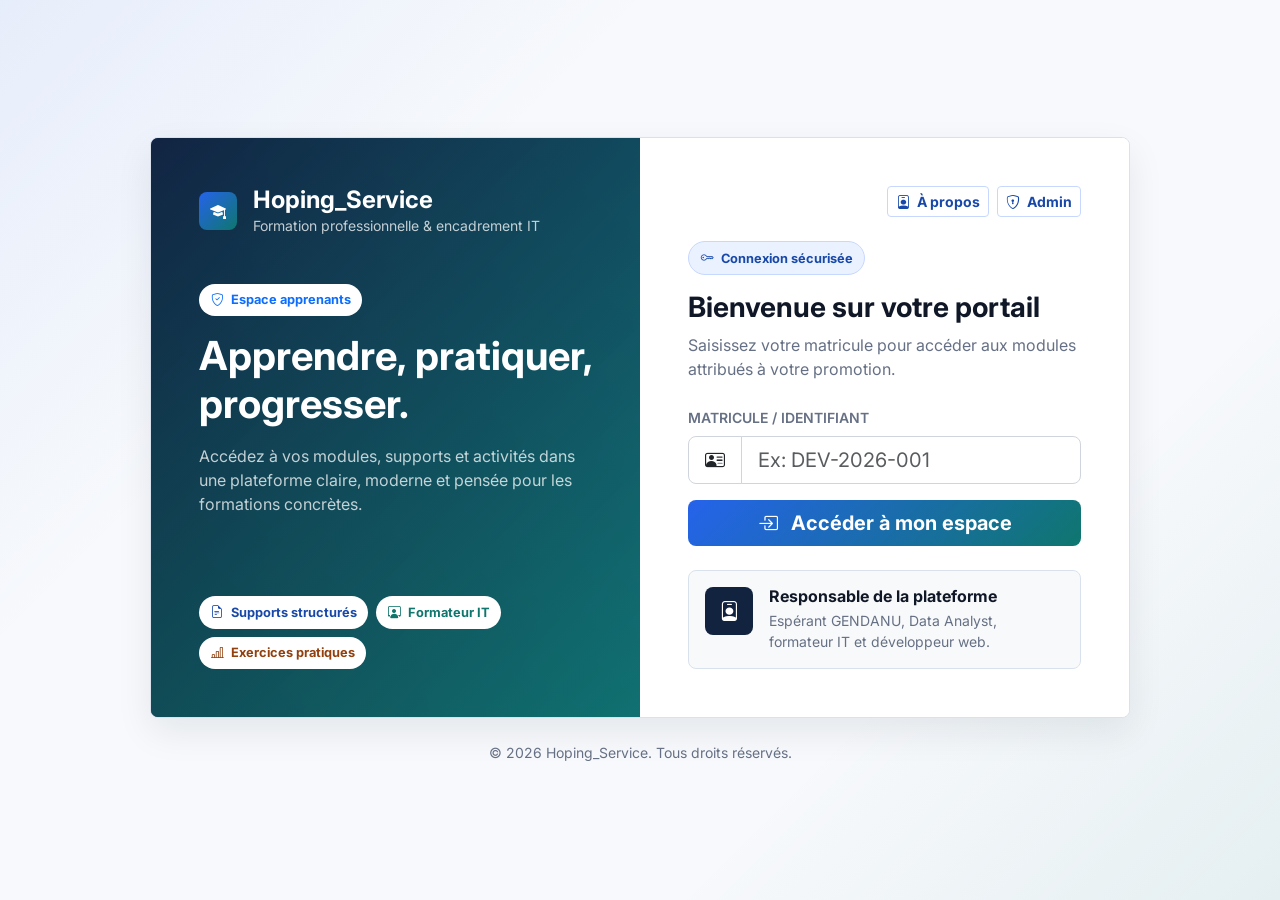
==== index.html @ 19843feb "premier deploiement hoping Service" ====
<!DOCTYPE html>
<html lang="fr">
<head>
    <meta charset="UTF-8">
    <meta name="viewport" content="width=device-width, initial-scale=1.0">
    <meta name="description" content="Hoping_Service, plateforme de formation professionnelle en informatique, bureautique, analyse de données et développement web.">
    <title>Hoping_Service | Plateforme de formation</title>
    <link href="https://cdn.jsdelivr.net/npm/bootstrap@5.3.2/dist/css/bootstrap.min.css" rel="stylesheet">
    <link rel="stylesheet" href="https://cdn.jsdelivr.net/npm/bootstrap-icons@1.11.1/font/bootstrap-icons.css">
    <link rel="stylesheet" href="assets/css/style.css">
</head>
<body>
    <main class="site-shell d-flex align-items-center py-4 py-lg-5">
        <div class="container">
            <div class="login-card mx-auto">
                <div class="row g-0">
                    <section class="col-lg-6 login-visual p-4 p-md-5 d-flex flex-column justify-content-between">
                        <div>
                            <div class="d-flex align-items-center gap-3 mb-5">
                                <span class="brand-mark"><i class="bi bi-mortarboard-fill"></i></span>
                                <div>
                                    <h1 class="h4 fw-bold mb-0">Hoping_Service</h1>
                                    <p class="mb-0 opacity-75 small">Formation professionnelle & encadrement IT</p>
                                </div>
                            </div>

                            <span class="section-kicker bg-white text-primary border-0 mb-3">
                                <i class="bi bi-shield-check"></i> Espace apprenants
                            </span>
                            <h2 class="display-6 fw-bold mb-3">Apprendre, pratiquer, progresser.</h2>
                            <p class="mb-4 opacity-75">
                                Accédez à vos modules, supports et activités dans une plateforme claire, moderne et pensée pour les formations concrètes.
                            </p>
                        </div>

                        <div class="d-flex flex-wrap gap-2">
                            <span class="feature-pill bg-white border-0"><i class="bi bi-file-earmark-text"></i> Supports structurés</span>
                            <span class="feature-pill bg-white border-0 teal"><i class="bi bi-person-workspace"></i> Formateur IT</span>
                            <span class="feature-pill bg-white border-0 amber"><i class="bi bi-bar-chart-line"></i> Exercices pratiques</span>
                        </div>
                    </section>

                    <section class="col-lg-6 p-4 p-md-5 bg-white">
                        <div class="d-flex justify-content-end gap-2 mb-4">
                            <a href="a-propos.html" class="btn btn-outline-brand btn-sm">
                                <i class="bi bi-person-badge me-1"></i> À propos
                            </a>
                            <a href="admin.html" class="btn btn-outline-brand btn-sm">
                                <i class="bi bi-shield-lock me-1"></i> Admin
                            </a>
                        </div>

                        <div class="mb-4">
                            <span class="section-kicker teal mb-3"><i class="bi bi-key"></i> Connexion sécurisée</span>
                            <h2 class="h3 fw-bold mb-2">Bienvenue sur votre portail</h2>
                            <p class="text-muted mb-0">Saisissez votre matricule pour accéder aux modules attribués à votre promotion.</p>
                        </div>

                        <form id="loginForm" novalidate>
                            <div class="mb-3">
                                <label for="studentId" class="form-label fw-semibold small text-uppercase text-muted">Matricule / identifiant</label>
                                <div class="input-group input-group-lg">
                                    <span class="input-group-text bg-white"><i class="bi bi-person-vcard"></i></span>
                                    <input type="text" class="form-control" id="studentId" placeholder="Ex: DEV-2026-001" autocomplete="username" required>
                                </div>
                            </div>

                            <div id="errorMessage" class="alert alert-danger small d-none py-2" role="alert"></div>

                            <button type="submit" class="btn btn-brand btn-lg w-100">
                                <i class="bi bi-box-arrow-in-right me-2"></i> Accéder à mon espace
                            </button>
                        </form>

                        <div class="platform-card shadow-none bg-light p-3 mt-4">
                            <div class="d-flex gap-3">
                                <span class="icon-box icon-navy flex-shrink-0"><i class="bi bi-person-badge"></i></span>
                                <div>
                                    <h3 class="h6 fw-bold mb-1">Responsable de la plateforme</h3>
                                    <p class="text-muted small mb-0">Espérant GENDANU, Data Analyst, formateur IT et développeur web.</p>
                                </div>
                            </div>
                        </div>
                    </section>
                </div>
            </div>

            <p class="text-center text-muted small mt-4 mb-0">&copy; 2026 Hoping_Service. Tous droits réservés.</p>
        </div>
    </main>

    <script src="assets/js/auth.js"></script>
</body>
</html>
---- assets/css/style.css ----
@import url("https://fonts.googleapis.com/css2?family=Inter:wght@400;500;600;700;800&display=swap");

:root {
    --ink: #101828;
    --muted: #667085;
    --line: #d9e2ec;
    --surface: #ffffff;
    --soft: #f6f8fb;
    --navy: #11233f;
    --blue: #2563eb;
    --teal: #0f766e;
    --green: #15803d;
    --amber: #b45309;
    --danger: #b42318;
}

* {
    box-sizing: border-box;
}

html {
    scroll-behavior: smooth;
}

body {
    min-height: 100vh;
    margin: 0;
    font-family: "Inter", system-ui, -apple-system, BlinkMacSystemFont, "Segoe UI", sans-serif;
    color: var(--ink);
    background:
        linear-gradient(135deg, rgba(37, 99, 235, 0.08), transparent 30%),
        linear-gradient(315deg, rgba(15, 118, 110, 0.08), transparent 28%),
        #f7f9fc;
}

a {
    text-decoration: none;
}

.site-shell {
    min-height: 100vh;
}

.navbar-custom {
    background: rgba(17, 35, 63, 0.98);
    border-bottom: 1px solid rgba(255, 255, 255, 0.08);
}

.navbar-brand .brand-mark,
.brand-mark {
    width: 38px;
    height: 38px;
    border-radius: 8px;
    display: inline-flex;
    align-items: center;
    justify-content: center;
    color: #ffffff;
    background: linear-gradient(135deg, var(--blue), var(--teal));
}

.nav-link-soft {
    color: rgba(255, 255, 255, 0.78);
    font-weight: 600;
}

.nav-link-soft:hover,
.nav-link-soft:focus {
    color: #ffffff;
}

.platform-card,
.module-card,
.resource-card,
.profile-panel,
.menu-card,
.hero-card,
.login-card {
    border: 1px solid var(--line);
    border-radius: 8px;
    background: var(--surface);
    box-shadow: 0 14px 36px rgba(16, 24, 40, 0.08);
}

.hero-card {
    overflow: hidden;
}

.login-card {
    max-width: 980px;
    overflow: hidden;
}

.login-visual,
.about-visual {
    min-height: 100%;
    color: #ffffff;
    background:
        linear-gradient(135deg, rgba(17, 35, 63, 0.96), rgba(15, 118, 110, 0.9)),
        linear-gradient(45deg, var(--navy), var(--blue));
}

.section-kicker,
.stat-badge,
.feature-pill {
    display: inline-flex;
    align-items: center;
    gap: 0.45rem;
    width: fit-content;
    border-radius: 999px;
    padding: 0.42rem 0.72rem;
    font-size: 0.8rem;
    font-weight: 700;
    color: #1849a9;
    background: #eaf1ff;
    border: 1px solid #c7d7fe;
}

.stat-badge.teal,
.feature-pill.teal {
    color: #0f766e;
    background: #e6f7f5;
    border-color: #b8e7e1;
}

.stat-badge.green,
.feature-pill.green {
    color: #15803d;
    background: #eaf7ee;
    border-color: #bfe7ca;
}

.stat-badge.amber,
.feature-pill.amber {
    color: #92400e;
    background: #fff4df;
    border-color: #f8d799;
}

.btn-brand {
    border: 0;
    color: #ffffff;
    background: linear-gradient(135deg, var(--blue), var(--teal));
    font-weight: 700;
}

.btn-brand:hover,
.btn-brand:focus {
    color: #ffffff;
    filter: brightness(0.96);
    box-shadow: 0 10px 22px rgba(37, 99, 235, 0.18);
}

.btn-outline-brand {
    border-color: #c7d7fe;
    color: #1849a9;
    font-weight: 700;
    background: #ffffff;
}

.btn-outline-brand:hover,
.btn-outline-brand:focus {
    border-color: var(--blue);
    color: #ffffff;
    background: var(--blue);
}

.input-group-text,
.form-control {
    border-color: #d0d5dd;
}

.form-control:focus {
    border-color: var(--blue);
    box-shadow: 0 0 0 0.2rem rgba(37, 99, 235, 0.14);
}

.module-card,
.resource-card {
    transition: transform 0.18s ease, box-shadow 0.18s ease, border-color 0.18s ease;
}

.module-card:hover,
.resource-card:hover {
    transform: translateY(-3px);
    border-color: #b8c8e8;
    box-shadow: 0 16px 34px rgba(16, 24, 40, 0.1);
}

.icon-box,
.resource-icon {
    width: 48px;
    height: 48px;
    border-radius: 8px;
    display: inline-flex;
    align-items: center;
    justify-content: center;
    color: #ffffff;
    font-size: 1.25rem;
}

.icon-blue {
    background: var(--blue);
}

.icon-teal {
    background: var(--teal);
}

.icon-green {
    background: var(--green);
}

.icon-amber {
    background: var(--amber);
}

.icon-navy {
    background: var(--navy);
}

.menu-card {
    position: sticky;
    top: 1rem;
    box-shadow: none;
}

.menu-link {
    display: flex;
    align-items: center;
    gap: 0.6rem;
    padding: 0.78rem 0.85rem;
    border-radius: 8px;
    color: #344054;
    font-weight: 600;
}

.menu-link:hover,
.menu-link:focus {
    color: #1849a9;
    background: #eaf1ff;
}

.empty-panel {
    border: 1px dashed #98a2b3;
    border-radius: 8px;
    background: rgba(255, 255, 255, 0.58);
}

.profile-photo {
    width: min(100%, 360px);
    aspect-ratio: 4 / 5;
    object-fit: cover;
    object-position: center top;
    border-radius: 8px;
    border: 1px solid rgba(255, 255, 255, 0.45);
    box-shadow: 0 22px 45px rgba(16, 24, 40, 0.22);
}

.profile-photo-wide {
    width: 100%;
    min-height: 360px;
    max-height: 520px;
    object-fit: cover;
    object-position: center top;
    border-radius: 8px;
}

.skill-tile {
    min-height: 118px;
}

.course-support {
    min-height: 300px;
    border: 1px dashed #98a2b3;
    border-radius: 8px;
    background: #f8fafc;
}

.small-muted {
    color: var(--muted);
    font-size: 0.92rem;
}

.text-muted {
    color: var(--muted) !important;
}

@media (max-width: 991.98px) {
    .menu-card {
        position: static;
    }
}

@media (max-width: 575.98px) {
    .login-card,
    .platform-card,
    .hero-card,
    .module-card,
    .resource-card,
    .profile-panel,
    .menu-card {
        border-radius: 8px;
    }

    .display-6 {
        font-size: 2rem;
    }
}
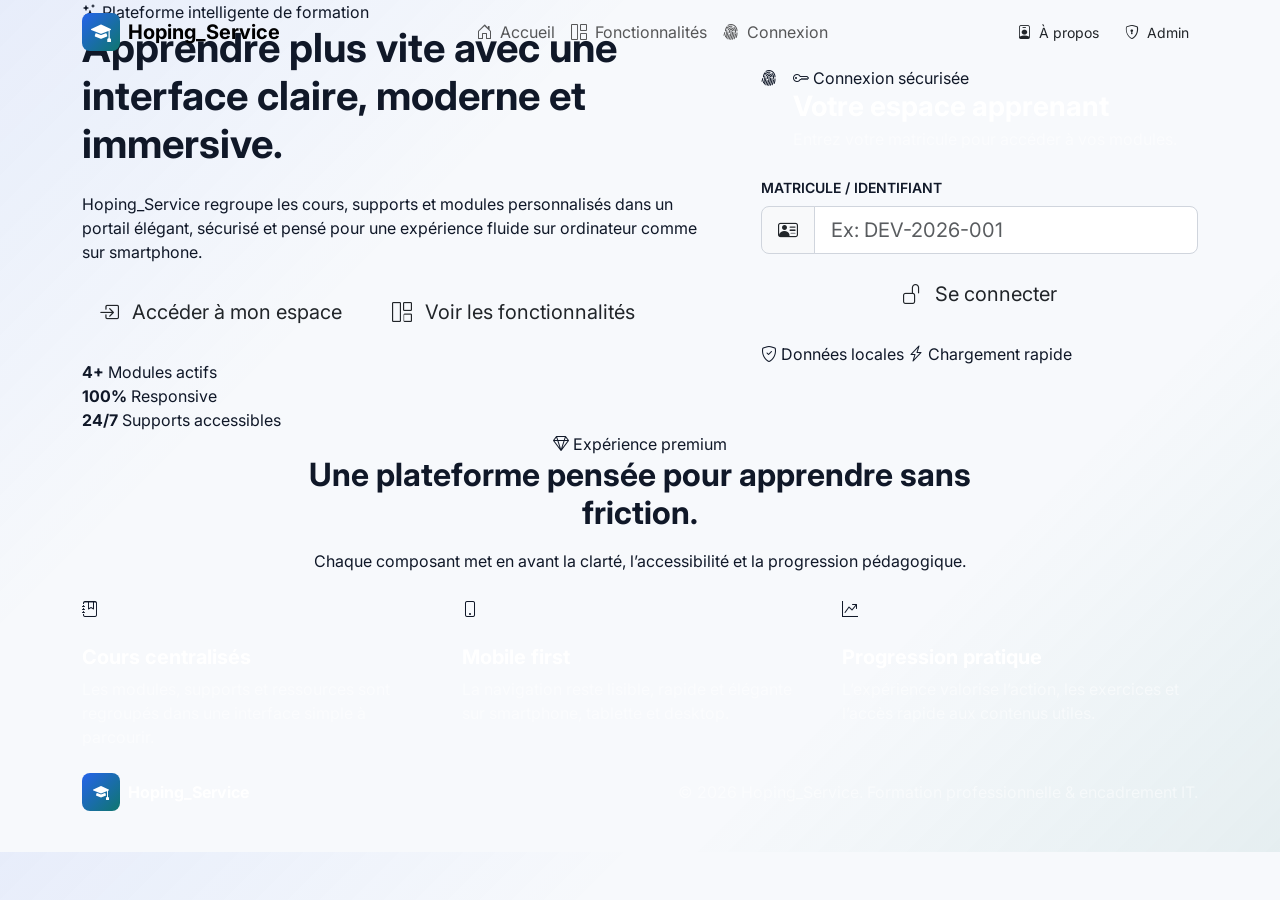
==== commit 5178cc8c: "feat: add loading screen and modernize dashboard interface" ====
--- a/index.html
+++ b/index.html
@@ -9,86 +9,177 @@
     <link rel="stylesheet" href="https://cdn.jsdelivr.net/npm/bootstrap-icons@1.11.1/font/bootstrap-icons.css">
     <link rel="stylesheet" href="assets/css/style.css">
 </head>
-<body>
-    <main class="site-shell d-flex align-items-center py-4 py-lg-5">
+<body class="home-page premium-home">
+    <nav class="navbar navbar-expand-lg fixed-top premium-navbar">
         <div class="container">
-            <div class="login-card mx-auto">
-                <div class="row g-0">
-                    <section class="col-lg-6 login-visual p-4 p-md-5 d-flex flex-column justify-content-between">
-                        <div>
-                            <div class="d-flex align-items-center gap-3 mb-5">
-                                <span class="brand-mark"><i class="bi bi-mortarboard-fill"></i></span>
+            <a class="navbar-brand fw-bold d-flex align-items-center gap-2" href="index.html">
+                <span class="brand-mark"><i class="bi bi-mortarboard-fill"></i></span>
+                <span>Hoping_Service</span>
+            </a>
+            <button class="navbar-toggler premium-toggler" type="button" data-bs-toggle="collapse" data-bs-target="#homeNavbar" aria-controls="homeNavbar" aria-expanded="false" aria-label="Afficher le menu">
+                <span class="navbar-toggler-icon"></span>
+            </button>
+            <div class="collapse navbar-collapse" id="homeNavbar">
+                <ul class="navbar-nav mx-auto mb-3 mb-lg-0">
+                    <li class="nav-item">
+                        <a class="nav-link d-inline-flex align-items-center gap-2" href="#accueil">
+                            <i class="bi bi-house-door"></i> Accueil
+                        </a>
+                    </li>
+                    <li class="nav-item">
+                        <a class="nav-link d-inline-flex align-items-center gap-2" href="#fonctionnalites">
+                            <i class="bi bi-grid-1x2"></i> Fonctionnalités
+                        </a>
+                    </li>
+                    <li class="nav-item">
+                        <a class="nav-link d-inline-flex align-items-center gap-2" href="#connexion">
+                            <i class="bi bi-fingerprint"></i> Connexion
+                        </a>
+                    </li>
+                </ul>
+                <div class="d-flex flex-column flex-sm-row gap-2">
+                    <a href="a-propos.html" class="btn btn-ghost-light btn-sm">
+                        <i class="bi bi-person-badge me-1"></i> À propos
+                    </a>
+                    <a href="admin.html" class="btn btn-glow btn-sm">
+                        <i class="bi bi-shield-lock me-1"></i> Admin
+                    </a>
+                </div>
+            </div>
+        </div>
+    </nav>
+
+    <main id="accueil" class="premium-shell">
+        <section class="premium-hero">
+            <div class="container">
+                <div class="row align-items-center g-4 g-xl-5">
+                    <div class="col-lg-7">
+                        <span class="premium-kicker mb-3">
+                            <i class="bi bi-stars"></i> Plateforme intelligente de formation
+                        </span>
+                        <h1 class="premium-title fw-bold mb-4">
+                            Apprendre plus vite avec une interface claire, moderne et immersive.
+                        </h1>
+                        <p class="premium-lead mb-4">
+                            Hoping_Service regroupe les cours, supports et modules personnalisés dans un portail élégant, sécurisé et pensé pour une expérience fluide sur ordinateur comme sur smartphone.
+                        </p>
+                        <div class="d-flex flex-column flex-sm-row gap-3 mb-4">
+                            <a href="#connexion" class="btn btn-glow btn-lg">
+                                <i class="bi bi-box-arrow-in-right me-2"></i> Accéder à mon espace
+                            </a>
+                            <a href="#fonctionnalites" class="btn btn-ghost-light btn-lg">
+                                <i class="bi bi-grid-1x2 me-2"></i> Voir les fonctionnalités
+                            </a>
+                        </div>
+                        <div class="premium-stats">
+                            <div>
+                                <strong>4+</strong>
+                                <span>Modules actifs</span>
+                            </div>
+                            <div>
+                                <strong>100%</strong>
+                                <span>Responsive</span>
+                            </div>
+                            <div>
+                                <strong>24/7</strong>
+                                <span>Supports accessibles</span>
+                            </div>
+                        </div>
+                    </div>
+
+                    <div class="col-lg-5" id="connexion">
+                        <section class="premium-login glass-panel">
+                            <div class="d-flex align-items-start gap-3 mb-4">
+                                <span class="premium-icon"><i class="bi bi-fingerprint"></i></span>
                                 <div>
-                                    <h1 class="h4 fw-bold mb-0">Hoping_Service</h1>
-                                    <p class="mb-0 opacity-75 small">Formation professionnelle & encadrement IT</p>
+                                    <span class="premium-kicker compact mb-2">
+                                        <i class="bi bi-key"></i> Connexion sécurisée
+                                    </span>
+                                    <h2 class="h3 fw-bold text-white mb-1">Votre espace apprenant</h2>
+                                    <p class="text-white-50 mb-0">Entrez votre matricule pour accéder à vos modules.</p>
                                 </div>
                             </div>
 
-                            <span class="section-kicker bg-white text-primary border-0 mb-3">
-                                <i class="bi bi-shield-check"></i> Espace apprenants
-                            </span>
-                            <h2 class="display-6 fw-bold mb-3">Apprendre, pratiquer, progresser.</h2>
-                            <p class="mb-4 opacity-75">
-                                Accédez à vos modules, supports et activités dans une plateforme claire, moderne et pensée pour les formations concrètes.
-                            </p>
-                        </div>
+                            <form id="loginForm" novalidate>
+                                <div class="mb-3">
+                                    <label for="studentId" class="form-label fw-semibold small text-uppercase premium-label">Matricule / identifiant</label>
+                                    <div class="input-group input-group-lg premium-input">
+                                        <span class="input-group-text"><i class="bi bi-person-vcard"></i></span>
+                                        <input type="text" class="form-control" id="studentId" placeholder="Ex: DEV-2026-001" autocomplete="username" required>
+                                    </div>
+                                </div>
 
-                        <div class="d-flex flex-wrap gap-2">
-                            <span class="feature-pill bg-white border-0"><i class="bi bi-file-earmark-text"></i> Supports structurés</span>
-                            <span class="feature-pill bg-white border-0 teal"><i class="bi bi-person-workspace"></i> Formateur IT</span>
-                            <span class="feature-pill bg-white border-0 amber"><i class="bi bi-bar-chart-line"></i> Exercices pratiques</span>
-                        </div>
-                    </section>
+                                <div id="errorMessage" class="alert alert-danger small d-none py-2" role="alert"></div>
 
-                    <section class="col-lg-6 p-4 p-md-5 bg-white">
-                        <div class="d-flex justify-content-end gap-2 mb-4">
-                            <a href="a-propos.html" class="btn btn-outline-brand btn-sm">
-                                <i class="bi bi-person-badge me-1"></i> À propos
-                            </a>
-                            <a href="admin.html" class="btn btn-outline-brand btn-sm">
-                                <i class="bi bi-shield-lock me-1"></i> Admin
-                            </a>
-                        </div>
+                                <button type="submit" class="btn btn-glow btn-lg w-100">
+                                    <i class="bi bi-unlock me-2"></i> Se connecter
+                                </button>
+                            </form>
 
-                        <div class="mb-4">
-                            <span class="section-kicker teal mb-3"><i class="bi bi-key"></i> Connexion sécurisée</span>
-                            <h2 class="h3 fw-bold mb-2">Bienvenue sur votre portail</h2>
-                            <p class="text-muted mb-0">Saisissez votre matricule pour accéder aux modules attribués à votre promotion.</p>
-                        </div>
-
-                        <form id="loginForm" novalidate>
-                            <div class="mb-3">
-                                <label for="studentId" class="form-label fw-semibold small text-uppercase text-muted">Matricule / identifiant</label>
-                                <div class="input-group input-group-lg">
-                                    <span class="input-group-text bg-white"><i class="bi bi-person-vcard"></i></span>
-                                    <input type="text" class="form-control" id="studentId" placeholder="Ex: DEV-2026-001" autocomplete="username" required>
-                                </div>
+                            <div class="premium-secure-row mt-4">
+                                <span><i class="bi bi-shield-check"></i> Données locales</span>
+                                <span><i class="bi bi-lightning-charge"></i> Chargement rapide</span>
                             </div>
-
-                            <div id="errorMessage" class="alert alert-danger small d-none py-2" role="alert"></div>
-
-                            <button type="submit" class="btn btn-brand btn-lg w-100">
-                                <i class="bi bi-box-arrow-in-right me-2"></i> Accéder à mon espace
-                            </button>
-                        </form>
-
-                        <div class="platform-card shadow-none bg-light p-3 mt-4">
-                            <div class="d-flex gap-3">
-                                <span class="icon-box icon-navy flex-shrink-0"><i class="bi bi-person-badge"></i></span>
-                                <div>
-                                    <h3 class="h6 fw-bold mb-1">Responsable de la plateforme</h3>
-                                    <p class="text-muted small mb-0">Espérant GENDANU, Data Analyst, formateur IT et développeur web.</p>
-                                </div>
-                            </div>
-                        </div>
-                    </section>
+                        </section>
+                    </div>
                 </div>
             </div>
+        </section>
 
-            <p class="text-center text-muted small mt-4 mb-0">&copy; 2026 Hoping_Service. Tous droits réservés.</p>
-        </div>
+        <section id="fonctionnalites" class="premium-section">
+            <div class="container">
+                <div class="row justify-content-center text-center mb-4">
+                    <div class="col-lg-8">
+                        <span class="premium-kicker mb-3"><i class="bi bi-gem"></i> Expérience premium</span>
+                        <h2 class="premium-section-title fw-bold mb-3">Une plateforme pensée pour apprendre sans friction.</h2>
+                        <p class="premium-section-lead mb-0">Chaque composant met en avant la clarté, l’accessibilité et la progression pédagogique.</p>
+                    </div>
+                </div>
+
+                <div class="row g-4">
+                    <div class="col-12 col-md-4">
+                        <article class="premium-feature-card glass-panel h-100">
+                            <span class="premium-icon"><i class="bi bi-journal-bookmark"></i></span>
+                            <h3 class="h5 fw-bold text-white mt-4 mb-2">Cours centralisés</h3>
+                            <p class="text-white-50 mb-0">Les modules, supports et ressources sont regroupés dans une interface simple à parcourir.</p>
+                        </article>
+                    </div>
+                    <div class="col-12 col-md-4">
+                        <article class="premium-feature-card glass-panel h-100">
+                            <span class="premium-icon violet"><i class="bi bi-phone"></i></span>
+                            <h3 class="h5 fw-bold text-white mt-4 mb-2">Mobile first</h3>
+                            <p class="text-white-50 mb-0">La navigation reste lisible, rapide et élégante sur smartphone, tablette et desktop.</p>
+                        </article>
+                    </div>
+                    <div class="col-12 col-md-4">
+                        <article class="premium-feature-card glass-panel h-100">
+                            <span class="premium-icon amber"><i class="bi bi-graph-up-arrow"></i></span>
+                            <h3 class="h5 fw-bold text-white mt-4 mb-2">Progression pratique</h3>
+                            <p class="text-white-50 mb-0">L’expérience valorise l’action, les exercices et l’accès rapide aux contenus utiles.</p>
+                        </article>
+                    </div>
+                </div>
+            </div>
+        </section>
     </main>
 
+    <footer class="premium-footer py-4">
+        <div class="container">
+            <div class="row align-items-center g-3">
+                <div class="col-md-6">
+                    <div class="d-flex align-items-center gap-2 text-white">
+                        <span class="brand-mark"><i class="bi bi-mortarboard-fill"></i></span>
+                        <strong>Hoping_Service</strong>
+                    </div>
+                </div>
+                <div class="col-md-6 text-md-end text-white-50">
+                    &copy; 2026 Hoping_Service. Formation professionnelle & encadrement IT.
+                </div>
+            </div>
+        </div>
+    </footer>
+
+    <script src="https://cdn.jsdelivr.net/npm/bootstrap@5.3.2/dist/js/bootstrap.bundle.min.js"></script>
     <script src="assets/js/auth.js"></script>
 </body>
 </html>
--- a/assets/css/style.css
+++ b/assets/css/style.css
@@ -276,6 +276,56 @@
     background: #f8fafc;
 }
 
+.support-grid {
+    display: grid;
+    grid-template-columns: repeat(auto-fit, minmax(210px, 1fr));
+    gap: 1rem;
+}
+
+.support-tile {
+    display: flex;
+    align-items: center;
+    gap: 0.85rem;
+    min-height: 92px;
+    padding: 1rem;
+    border: 1px solid var(--line);
+    border-radius: 8px;
+    color: var(--ink);
+    background: #ffffff;
+    transition: transform 0.18s ease, box-shadow 0.18s ease, border-color 0.18s ease;
+}
+
+.support-tile:hover,
+.support-tile:focus {
+    color: var(--ink);
+    transform: translateY(-3px);
+    border-color: #b8c8e8;
+    box-shadow: 0 16px 34px rgba(16, 24, 40, 0.1);
+}
+
+.support-icon {
+    flex: 0 0 48px;
+    width: 48px;
+    height: 48px;
+    border-radius: 8px;
+    display: inline-flex;
+    align-items: center;
+    justify-content: center;
+    color: #ffffff;
+    font-size: 1.25rem;
+}
+
+.support-tile strong,
+.support-tile small {
+    display: block;
+}
+
+.support-tile small {
+    margin-top: 0.18rem;
+    color: var(--muted);
+    font-size: 0.85rem;
+}
+
 .small-muted {
     color: var(--muted);
     font-size: 0.92rem;
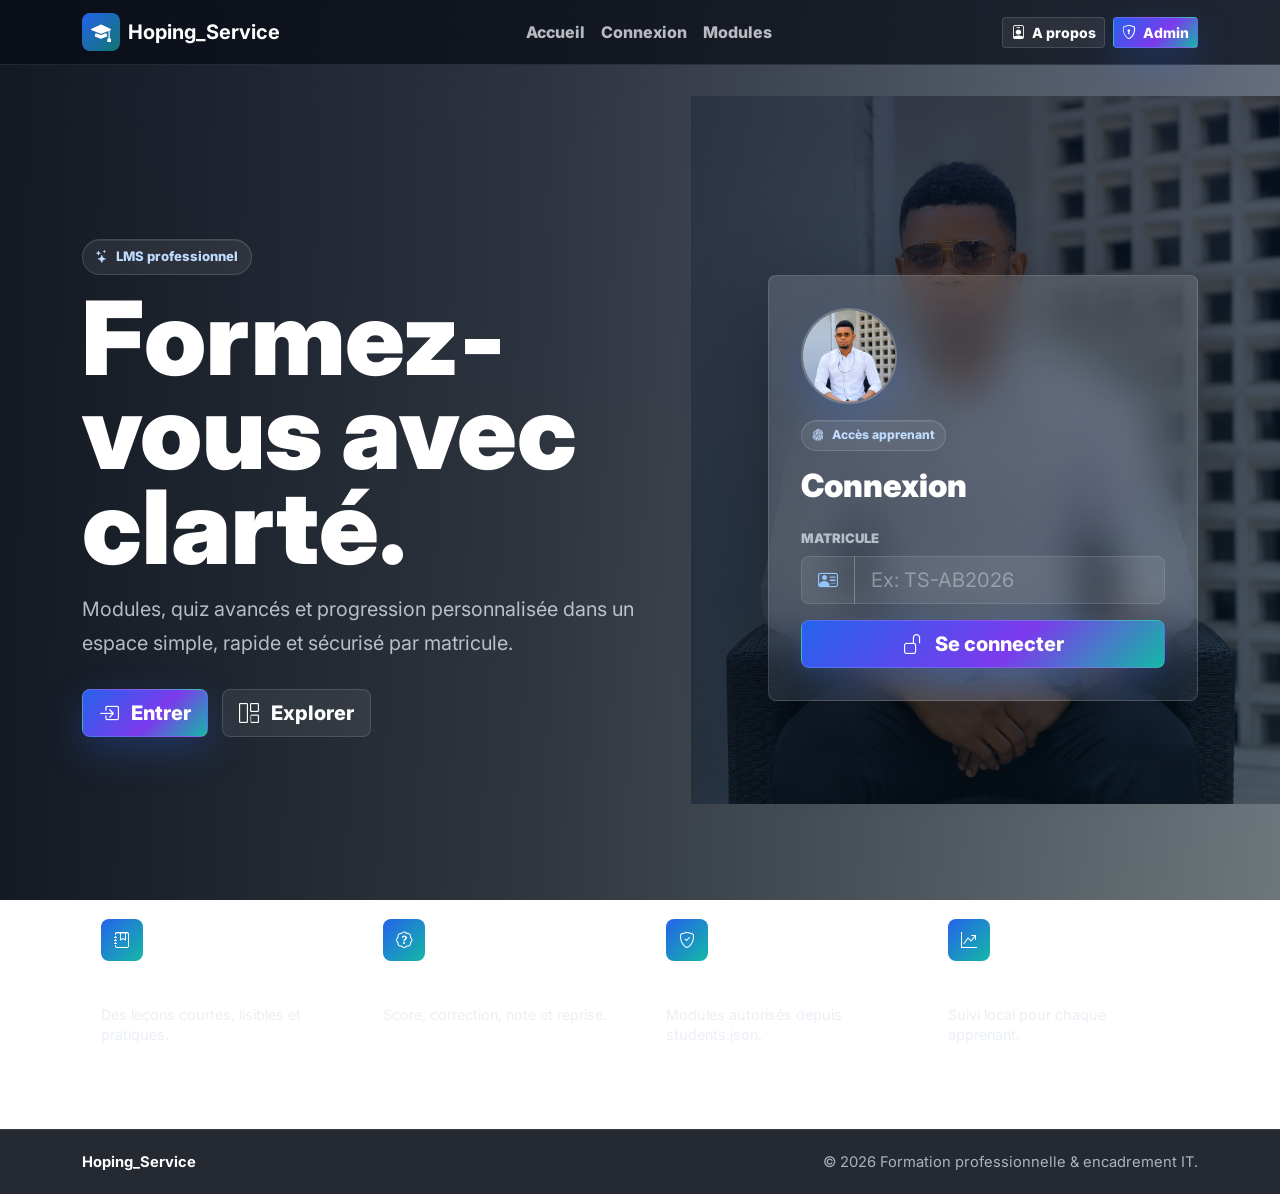
==== commit 6ba03f32: "Mise à jour du projet" ====
--- a/index.html
+++ b/index.html
@@ -3,14 +3,14 @@
 <head>
     <meta charset="UTF-8">
     <meta name="viewport" content="width=device-width, initial-scale=1.0">
-    <meta name="description" content="Hoping_Service, plateforme de formation professionnelle en informatique, bureautique, analyse de données et développement web.">
-    <title>Hoping_Service | Plateforme de formation</title>
+    <meta name="description" content="Hoping_Service, plateforme de formation professionnelle avec modules, progression et quiz interactifs.">
+    <title>Hoping_Service | Formation professionnelle</title>
     <link href="https://cdn.jsdelivr.net/npm/bootstrap@5.3.2/dist/css/bootstrap.min.css" rel="stylesheet">
     <link rel="stylesheet" href="https://cdn.jsdelivr.net/npm/bootstrap-icons@1.11.1/font/bootstrap-icons.css">
     <link rel="stylesheet" href="assets/css/style.css">
 </head>
-<body class="home-page premium-home">
-    <nav class="navbar navbar-expand-lg fixed-top premium-navbar">
+<body class="home-page modern-home">
+    <nav class="navbar navbar-expand-lg fixed-top modern-home-nav">
         <div class="container">
             <a class="navbar-brand fw-bold d-flex align-items-center gap-2" href="index.html">
                 <span class="brand-mark"><i class="bi bi-mortarboard-fill"></i></span>
@@ -21,161 +21,84 @@
             </button>
             <div class="collapse navbar-collapse" id="homeNavbar">
                 <ul class="navbar-nav mx-auto mb-3 mb-lg-0">
-                    <li class="nav-item">
-                        <a class="nav-link d-inline-flex align-items-center gap-2" href="#accueil">
-                            <i class="bi bi-house-door"></i> Accueil
-                        </a>
-                    </li>
-                    <li class="nav-item">
-                        <a class="nav-link d-inline-flex align-items-center gap-2" href="#fonctionnalites">
-                            <i class="bi bi-grid-1x2"></i> Fonctionnalités
-                        </a>
-                    </li>
-                    <li class="nav-item">
-                        <a class="nav-link d-inline-flex align-items-center gap-2" href="#connexion">
-                            <i class="bi bi-fingerprint"></i> Connexion
-                        </a>
-                    </li>
+                    <li class="nav-item"><a class="nav-link" href="#accueil">Accueil</a></li>
+                    <li class="nav-item"><a class="nav-link" href="#connexion">Connexion</a></li>
+                    <li class="nav-item"><a class="nav-link" href="#modules">Modules</a></li>
                 </ul>
                 <div class="d-flex flex-column flex-sm-row gap-2">
-                    <a href="a-propos.html" class="btn btn-ghost-light btn-sm">
-                        <i class="bi bi-person-badge me-1"></i> À propos
-                    </a>
-                    <a href="admin.html" class="btn btn-glow btn-sm">
-                        <i class="bi bi-shield-lock me-1"></i> Admin
-                    </a>
+                    <a href="a-propos.html" class="btn btn-ghost-light btn-sm"><i class="bi bi-person-badge me-1"></i> A propos</a>
+                    <a href="admin.html" class="btn btn-glow btn-sm"><i class="bi bi-shield-lock me-1"></i> Admin</a>
                 </div>
             </div>
         </div>
     </nav>
 
-    <main id="accueil" class="premium-shell">
-        <section class="premium-hero">
+    <main id="accueil" class="modern-home-shell">
+        <section class="modern-hero">
             <div class="container">
-                <div class="row align-items-center g-4 g-xl-5">
-                    <div class="col-lg-7">
-                        <span class="premium-kicker mb-3">
-                            <i class="bi bi-stars"></i> Plateforme intelligente de formation
-                        </span>
-                        <h1 class="premium-title fw-bold mb-4">
-                            Apprendre plus vite avec une interface claire, moderne et immersive.
-                        </h1>
-                        <p class="premium-lead mb-4">
-                            Hoping_Service regroupe les cours, supports et modules personnalisés dans un portail élégant, sécurisé et pensé pour une expérience fluide sur ordinateur comme sur smartphone.
-                        </p>
-                        <div class="d-flex flex-column flex-sm-row gap-3 mb-4">
-                            <a href="#connexion" class="btn btn-glow btn-lg">
-                                <i class="bi bi-box-arrow-in-right me-2"></i> Accéder à mon espace
-                            </a>
-                            <a href="#fonctionnalites" class="btn btn-ghost-light btn-lg">
-                                <i class="bi bi-grid-1x2 me-2"></i> Voir les fonctionnalités
-                            </a>
-                        </div>
-                        <div class="premium-stats">
-                            <div>
-                                <strong>4+</strong>
-                                <span>Modules actifs</span>
-                            </div>
-                            <div>
-                                <strong>100%</strong>
-                                <span>Responsive</span>
-                            </div>
-                            <div>
-                                <strong>24/7</strong>
-                                <span>Supports accessibles</span>
-                            </div>
+                <div class="modern-hero-grid">
+                    <div class="modern-hero-copy">
+                        <span class="premium-kicker mb-3"><i class="bi bi-stars"></i> LMS professionnel</span>
+                        <h1>Formez-vous avec clarté.</h1>
+                        <p>Modules, quiz avancés et progression personnalisée dans un espace simple, rapide et sécurisé par matricule.</p>
+                        <div class="modern-hero-actions">
+                            <a href="#connexion" class="btn btn-glow btn-lg"><i class="bi bi-box-arrow-in-right me-2"></i> Entrer</a>
+                            <a href="#modules" class="btn btn-ghost-light btn-lg"><i class="bi bi-grid-1x2 me-2"></i> Explorer</a>
                         </div>
                     </div>
 
-                    <div class="col-lg-5" id="connexion">
-                        <section class="premium-login glass-panel">
-                            <div class="d-flex align-items-start gap-3 mb-4">
-                                <span class="premium-icon"><i class="bi bi-fingerprint"></i></span>
-                                <div>
-                                    <span class="premium-kicker compact mb-2">
-                                        <i class="bi bi-key"></i> Connexion sécurisée
-                                    </span>
-                                    <h2 class="h3 fw-bold text-white mb-1">Votre espace apprenant</h2>
-                                    <p class="text-white-50 mb-0">Entrez votre matricule pour accéder à vos modules.</p>
-                                </div>
+                    <section class="modern-login-card" id="connexion" aria-labelledby="loginTitle">
+                        <div class="login-orbit">
+                            <img src="image/hoping.png" alt="Espérant GENDANU" class="login-portrait">
+                        </div>
+                        <span class="premium-kicker compact mb-3"><i class="bi bi-fingerprint"></i> Accès apprenant</span>
+                        <h2 id="loginTitle">Connexion</h2>
+                        <form id="loginForm" novalidate>
+                            <label for="studentId" class="form-label">Matricule</label>
+                            <div class="input-group input-group-lg premium-input mb-3">
+                                <span class="input-group-text"><i class="bi bi-person-vcard"></i></span>
+                                <input type="text" class="form-control" id="studentId" placeholder="Ex: TS-AB2026" autocomplete="username" required>
                             </div>
-
-                            <form id="loginForm" novalidate>
-                                <div class="mb-3">
-                                    <label for="studentId" class="form-label fw-semibold small text-uppercase premium-label">Matricule / identifiant</label>
-                                    <div class="input-group input-group-lg premium-input">
-                                        <span class="input-group-text"><i class="bi bi-person-vcard"></i></span>
-                                        <input type="text" class="form-control" id="studentId" placeholder="Ex: DEV-2026-001" autocomplete="username" required>
-                                    </div>
-                                </div>
-
-                                <div id="errorMessage" class="alert alert-danger small d-none py-2" role="alert"></div>
-
-                                <button type="submit" class="btn btn-glow btn-lg w-100">
-                                    <i class="bi bi-unlock me-2"></i> Se connecter
-                                </button>
-                            </form>
-
-                            <div class="premium-secure-row mt-4">
-                                <span><i class="bi bi-shield-check"></i> Données locales</span>
-                                <span><i class="bi bi-lightning-charge"></i> Chargement rapide</span>
-                            </div>
-                        </section>
-                    </div>
+                            <div id="errorMessage" class="alert alert-danger small d-none py-2" role="alert"></div>
+                            <button type="submit" class="btn btn-glow btn-lg w-100"><i class="bi bi-unlock me-2"></i> Se connecter</button>
+                        </form>
+                    </section>
                 </div>
             </div>
         </section>
 
-        <section id="fonctionnalites" class="premium-section">
+        <section id="modules" class="modern-feature-strip">
             <div class="container">
-                <div class="row justify-content-center text-center mb-4">
-                    <div class="col-lg-8">
-                        <span class="premium-kicker mb-3"><i class="bi bi-gem"></i> Expérience premium</span>
-                        <h2 class="premium-section-title fw-bold mb-3">Une plateforme pensée pour apprendre sans friction.</h2>
-                        <p class="premium-section-lead mb-0">Chaque composant met en avant la clarté, l’accessibilité et la progression pédagogique.</p>
-                    </div>
-                </div>
-
-                <div class="row g-4">
-                    <div class="col-12 col-md-4">
-                        <article class="premium-feature-card glass-panel h-100">
-                            <span class="premium-icon"><i class="bi bi-journal-bookmark"></i></span>
-                            <h3 class="h5 fw-bold text-white mt-4 mb-2">Cours centralisés</h3>
-                            <p class="text-white-50 mb-0">Les modules, supports et ressources sont regroupés dans une interface simple à parcourir.</p>
-                        </article>
-                    </div>
-                    <div class="col-12 col-md-4">
-                        <article class="premium-feature-card glass-panel h-100">
-                            <span class="premium-icon violet"><i class="bi bi-phone"></i></span>
-                            <h3 class="h5 fw-bold text-white mt-4 mb-2">Mobile first</h3>
-                            <p class="text-white-50 mb-0">La navigation reste lisible, rapide et élégante sur smartphone, tablette et desktop.</p>
-                        </article>
-                    </div>
-                    <div class="col-12 col-md-4">
-                        <article class="premium-feature-card glass-panel h-100">
-                            <span class="premium-icon amber"><i class="bi bi-graph-up-arrow"></i></span>
-                            <h3 class="h5 fw-bold text-white mt-4 mb-2">Progression pratique</h3>
-                            <p class="text-white-50 mb-0">L’expérience valorise l’action, les exercices et l’accès rapide aux contenus utiles.</p>
-                        </article>
-                    </div>
+                <div class="modern-feature-grid">
+                    <article>
+                        <i class="bi bi-journal-bookmark"></i>
+                        <strong>Cours structurés</strong>
+                        <span>Des leçons courtes, lisibles et pratiques.</span>
+                    </article>
+                    <article>
+                        <i class="bi bi-patch-question"></i>
+                        <strong>Quiz avancés</strong>
+                        <span>Score, correction, note et reprise.</span>
+                    </article>
+                    <article>
+                        <i class="bi bi-shield-check"></i>
+                        <strong>Accès par ID</strong>
+                        <span>Modules autorisés depuis students.json.</span>
+                    </article>
+                    <article>
+                        <i class="bi bi-graph-up-arrow"></i>
+                        <strong>Progression</strong>
+                        <span>Suivi local pour chaque apprenant.</span>
+                    </article>
                 </div>
             </div>
         </section>
     </main>
 
-    <footer class="premium-footer py-4">
-        <div class="container">
-            <div class="row align-items-center g-3">
-                <div class="col-md-6">
-                    <div class="d-flex align-items-center gap-2 text-white">
-                        <span class="brand-mark"><i class="bi bi-mortarboard-fill"></i></span>
-                        <strong>Hoping_Service</strong>
-                    </div>
-                </div>
-                <div class="col-md-6 text-md-end text-white-50">
-                    &copy; 2026 Hoping_Service. Formation professionnelle & encadrement IT.
-                </div>
-            </div>
+    <footer class="modern-home-footer">
+        <div class="container d-flex flex-column flex-md-row justify-content-between gap-2">
+            <strong>Hoping_Service</strong>
+            <span>&copy; 2026 Formation professionnelle & encadrement IT.</span>
         </div>
     </footer>
 
--- a/assets/css/style.css
+++ b/assets/css/style.css
@@ -33,17 +33,660 @@
         #f7f9fc;
 }
 
+body::before {
+    content: "";
+    position: fixed;
+    inset: 0;
+    z-index: -1;
+    pointer-events: none;
+    background-image:
+        linear-gradient(rgba(17, 35, 63, 0.035) 1px, transparent 1px),
+        linear-gradient(90deg, rgba(17, 35, 63, 0.035) 1px, transparent 1px);
+    background-size: 42px 42px;
+    mask-image: linear-gradient(to bottom, rgba(0, 0, 0, 0.9), transparent 72%);
+}
+
 a {
     text-decoration: none;
 }
 
 .site-shell {
     min-height: 100vh;
+}
+
+.home-page {
+    background:
+        linear-gradient(135deg, rgba(37, 99, 235, 0.1), transparent 32%),
+        linear-gradient(315deg, rgba(180, 83, 9, 0.08), transparent 24%),
+        linear-gradient(180deg, #ffffff 0%, #f6f8fb 48%, #eef4f8 100%);
+}
+
+.home-nav {
+    position: sticky;
+    top: 0;
+    z-index: 20;
+    background: rgba(255, 255, 255, 0.82);
+    border-bottom: 1px solid rgba(217, 226, 236, 0.82);
+    backdrop-filter: blur(16px);
+}
+
+.home-shell {
+    min-height: auto;
+}
+
+.home-hero {
+    padding: 4.8rem 0 3.2rem;
+}
+
+.home-title {
+    max-width: 760px;
+    color: var(--ink);
+    font-size: clamp(2.35rem, 5vw, 4.95rem);
+    line-height: 0.98;
+}
+
+.home-lead {
+    max-width: 670px;
+    color: #475467;
+    font-size: 1.12rem;
+    line-height: 1.75;
+}
+
+.home-metrics {
+    display: grid;
+    grid-template-columns: repeat(3, minmax(0, 1fr));
+    gap: 0.9rem;
+    max-width: 650px;
+}
+
+.home-metrics div,
+.home-feature-card,
+.home-login-card {
+    border: 1px solid rgba(217, 226, 236, 0.92);
+    border-radius: 8px;
+    background: rgba(255, 255, 255, 0.86);
+    box-shadow: 0 18px 48px rgba(16, 24, 40, 0.08);
+}
+
+.home-metrics div {
+    padding: 1rem;
+}
+
+.home-metrics strong,
+.home-metrics span {
+    display: block;
+}
+
+.home-metrics strong {
+    color: var(--navy);
+    font-size: 1.65rem;
+    line-height: 1;
+}
+
+.home-metrics span {
+    margin-top: 0.35rem;
+    color: var(--muted);
+    font-size: 0.88rem;
+    font-weight: 700;
+}
+
+.home-login-card {
+    position: relative;
+    overflow: hidden;
+    padding: 2rem;
+}
+
+.home-login-card::before {
+    content: "";
+    position: absolute;
+    inset: 0 0 auto;
+    height: 5px;
+    background: linear-gradient(90deg, var(--blue), var(--teal), var(--amber));
+}
+
+.login-card-header {
+    display: grid;
+    grid-template-columns: auto minmax(0, 1fr);
+    gap: 1rem;
+    align-items: start;
+}
+
+.home-trust {
+    display: flex;
+    flex-wrap: wrap;
+    gap: 0.7rem;
+}
+
+.home-trust span {
+    display: inline-flex;
+    align-items: center;
+    gap: 0.45rem;
+    color: #344054;
+    font-size: 0.88rem;
+    font-weight: 700;
+}
+
+.home-trust i {
+    color: var(--teal);
+}
+
+.home-feature-grid {
+    display: grid;
+    grid-template-columns: repeat(3, minmax(0, 1fr));
+    gap: 1rem;
+}
+
+.home-feature-card {
+    padding: 1.35rem;
+    transition: transform 0.18s ease, box-shadow 0.18s ease, border-color 0.18s ease;
+}
+
+.home-feature-card:hover,
+.home-feature-card:focus-within {
+    transform: translateY(-3px);
+    border-color: #b8c8e8;
+    box-shadow: 0 18px 42px rgba(16, 24, 40, 0.11);
+}
+
+.home-feature-card .icon-box {
+    margin-bottom: 1rem;
+}
+
+.home-footer {
+    color: var(--muted);
+    background: rgba(255, 255, 255, 0.68);
+    border-top: 1px solid rgba(217, 226, 236, 0.82);
+    font-size: 0.9rem;
+    font-weight: 600;
+}
+
+.premium-home {
+    color: #f8fafc;
+    background:
+        linear-gradient(135deg, rgba(11, 15, 25, 0.92), rgba(11, 15, 25, 0.72)),
+        radial-gradient(circle at 18% 18%, rgba(37, 99, 235, 0.34), transparent 28%),
+        radial-gradient(circle at 82% 12%, rgba(124, 58, 237, 0.28), transparent 28%),
+        radial-gradient(circle at 54% 86%, rgba(20, 184, 166, 0.18), transparent 31%),
+        url("https://images.unsplash.com/photo-1516321318423-f06f85e504b3?auto=format&fit=crop&w=1800&q=85"),
+        linear-gradient(135deg, #0b0f19 0%, #101626 52%, #090c14 100%);
+    background-attachment: fixed;
+    background-position: center;
+    background-size: cover;
+}
+
+.premium-home::before {
+    opacity: 0.22;
+    background-image:
+        linear-gradient(rgba(255, 255, 255, 0.055) 1px, transparent 1px),
+        linear-gradient(90deg, rgba(255, 255, 255, 0.055) 1px, transparent 1px);
+}
+
+.premium-navbar {
+    background: rgba(11, 15, 25, 0.72);
+    border-bottom: 1px solid rgba(255, 255, 255, 0.1);
+    backdrop-filter: blur(18px);
+}
+
+.premium-navbar .navbar-brand,
+.premium-navbar .nav-link {
+    color: #ffffff;
+}
+
+.premium-navbar .nav-link {
+    color: rgba(248, 250, 252, 0.72);
+    font-weight: 700;
+    padding-inline: 0.85rem;
+}
+
+.premium-navbar .nav-link:hover,
+.premium-navbar .nav-link:focus {
+    color: #ffffff;
+}
+
+.premium-toggler {
+    border-color: rgba(255, 255, 255, 0.16);
+}
+
+.premium-toggler:focus {
+    box-shadow: 0 0 0 0.2rem rgba(59, 130, 246, 0.22);
+}
+
+.premium-toggler .navbar-toggler-icon {
+    filter: invert(1) grayscale(1);
+}
+
+.premium-shell {
+    overflow: hidden;
+    padding-top: 76px;
+}
+
+.premium-hero {
+    min-height: 100vh;
+    display: flex;
+    align-items: center;
+    padding: 5rem 0 4rem;
+}
+
+.premium-kicker {
+    display: inline-flex;
+    align-items: center;
+    gap: 0.5rem;
+    width: fit-content;
+    border: 1px solid rgba(255, 255, 255, 0.13);
+    border-radius: 999px;
+    padding: 0.46rem 0.78rem;
+    color: #bfdbfe;
+    background: rgba(255, 255, 255, 0.07);
+    box-shadow: inset 0 1px 0 rgba(255, 255, 255, 0.08);
+    font-size: 0.82rem;
+    font-weight: 800;
+}
+
+.premium-kicker.compact {
+    font-size: 0.76rem;
+    padding: 0.34rem 0.62rem;
+}
+
+.premium-title {
+    max-width: 860px;
+    color: #ffffff;
+    background: linear-gradient(135deg, #ffffff 12%, #93c5fd 46%, #c4b5fd 72%, #5eead4 100%);
+    background-clip: text;
+    -webkit-background-clip: text;
+    -webkit-text-fill-color: transparent;
+    font-size: clamp(2.8rem, 6vw, 5.8rem);
+    line-height: 0.98;
+}
+
+.premium-lead {
+    max-width: 720px;
+    color: rgba(226, 232, 240, 0.78);
+    font-size: 1.15rem;
+    line-height: 1.8;
+}
+
+.glass-panel {
+    border: 1px solid rgba(255, 255, 255, 0.1);
+    border-radius: 8px;
+    background: linear-gradient(145deg, rgba(255, 255, 255, 0.12), rgba(255, 255, 255, 0.055));
+    box-shadow: 0 28px 80px rgba(0, 0, 0, 0.32);
+    backdrop-filter: blur(18px);
+}
+
+.premium-login {
+    position: relative;
+    overflow: hidden;
+    padding: 2rem;
+}
+
+.premium-login::before {
+    content: "";
+    position: absolute;
+    inset: 0 0 auto;
+    height: 4px;
+    background: linear-gradient(90deg, #38bdf8, #8b5cf6, #14b8a6);
+}
+
+.premium-icon {
+    flex: 0 0 52px;
+    width: 52px;
+    height: 52px;
+    border-radius: 8px;
+    display: inline-flex;
+    align-items: center;
+    justify-content: center;
+    color: #ffffff;
+    background: linear-gradient(135deg, #2563eb, #06b6d4);
+    box-shadow: 0 16px 34px rgba(37, 99, 235, 0.26);
+    font-size: 1.35rem;
+}
+
+.premium-icon.violet {
+    background: linear-gradient(135deg, #7c3aed, #2563eb);
+    box-shadow: 0 16px 34px rgba(124, 58, 237, 0.24);
+}
+
+.premium-icon.amber {
+    background: linear-gradient(135deg, #f59e0b, #ef4444);
+    box-shadow: 0 16px 34px rgba(245, 158, 11, 0.2);
+}
+
+.btn-glow {
+    border: 1px solid rgba(255, 255, 255, 0.14);
+    color: #ffffff;
+    background: linear-gradient(135deg, #2563eb, #7c3aed 58%, #14b8a6);
+    box-shadow: 0 14px 38px rgba(37, 99, 235, 0.28);
+    font-weight: 800;
+    transition: transform 0.18s ease, box-shadow 0.18s ease, filter 0.18s ease;
+}
+
+.btn-glow:hover,
+.btn-glow:focus {
+    color: #ffffff;
+    transform: translateY(-2px);
+    filter: brightness(1.07);
+    box-shadow: 0 20px 48px rgba(124, 58, 237, 0.36);
+}
+
+.btn-ghost-light {
+    border: 1px solid rgba(255, 255, 255, 0.13);
+    color: #ffffff;
+    background: rgba(255, 255, 255, 0.07);
+    font-weight: 800;
+    transition: transform 0.18s ease, background 0.18s ease, border-color 0.18s ease;
+}
+
+.btn-ghost-light:hover,
+.btn-ghost-light:focus {
+    color: #ffffff;
+    transform: translateY(-2px);
+    border-color: rgba(255, 255, 255, 0.26);
+    background: rgba(255, 255, 255, 0.12);
+}
+
+.premium-label {
+    color: rgba(226, 232, 240, 0.7);
+}
+
+.premium-input .input-group-text,
+.premium-input .form-control {
+    border-color: rgba(255, 255, 255, 0.11);
+    color: #ffffff;
+    background: rgba(255, 255, 255, 0.075);
+}
+
+.premium-input .input-group-text {
+    color: #93c5fd;
+}
+
+.premium-input .form-control::placeholder {
+    color: rgba(226, 232, 240, 0.42);
+}
+
+.premium-input .form-control:focus {
+    border-color: rgba(96, 165, 250, 0.7);
+    background: rgba(255, 255, 255, 0.1);
+    box-shadow: 0 0 0 0.22rem rgba(59, 130, 246, 0.16);
+}
+
+.premium-stats {
+    display: grid;
+    grid-template-columns: repeat(3, minmax(0, 1fr));
+    gap: 0.9rem;
+    max-width: 680px;
+}
+
+.premium-stats div {
+    border: 1px solid rgba(255, 255, 255, 0.1);
+    border-radius: 8px;
+    padding: 1rem;
+    background: rgba(255, 255, 255, 0.065);
+    backdrop-filter: blur(14px);
+}
+
+.premium-stats strong,
+.premium-stats span {
+    display: block;
+}
+
+.premium-stats strong {
+    color: #ffffff;
+    font-size: 1.75rem;
+    line-height: 1;
+}
+
+.premium-stats span {
+    margin-top: 0.36rem;
+    color: rgba(226, 232, 240, 0.64);
+    font-size: 0.88rem;
+    font-weight: 700;
+}
+
+.premium-secure-row {
+    display: flex;
+    flex-wrap: wrap;
+    gap: 0.7rem;
+}
+
+.premium-secure-row span {
+    display: inline-flex;
+    align-items: center;
+    gap: 0.45rem;
+    color: rgba(226, 232, 240, 0.78);
+    font-size: 0.86rem;
+    font-weight: 800;
+}
+
+.premium-secure-row i {
+    color: #5eead4;
+}
+
+.premium-section {
+    padding: 2rem 0 5rem;
+}
+
+.premium-section-title {
+    color: #ffffff;
+    font-size: clamp(2rem, 4vw, 3.5rem);
+    line-height: 1.08;
+}
+
+.premium-section-lead {
+    color: rgba(226, 232, 240, 0.68);
+    font-size: 1.05rem;
+}
+
+.premium-feature-card {
+    padding: 1.5rem;
+    transition: transform 0.2s ease, box-shadow 0.2s ease, border-color 0.2s ease, background 0.2s ease;
+}
+
+.premium-feature-card:hover,
+.premium-feature-card:focus-within {
+    transform: translateY(-8px);
+    border-color: rgba(96, 165, 250, 0.36);
+    background: linear-gradient(145deg, rgba(255, 255, 255, 0.16), rgba(255, 255, 255, 0.075));
+    box-shadow: 0 30px 90px rgba(37, 99, 235, 0.18);
+}
+
+.premium-footer {
+    border-top: 1px solid rgba(255, 255, 255, 0.1);
+    background: rgba(11, 15, 25, 0.78);
+    backdrop-filter: blur(16px);
+    font-size: 0.92rem;
+    font-weight: 700;
+}
+
+.modern-home {
+    min-height: 100vh;
+    color: #ffffff;
+    background:
+        linear-gradient(90deg, rgba(7, 12, 22, 0.94) 0%, rgba(7, 12, 22, 0.82) 42%, rgba(7, 12, 22, 0.55) 100%),
+        linear-gradient(180deg, rgba(37, 99, 235, 0.18), rgba(20, 184, 166, 0.1)),
+        url("../../image/hoping.png");
+    background-position: center right 12%, center, center right;
+    background-size: cover, cover, min(46vw, 640px) auto;
+    background-repeat: no-repeat;
+    background-attachment: fixed;
+}
+
+.modern-home::before {
+    opacity: 0.16;
+}
+
+.modern-home-nav {
+    background: rgba(7, 12, 22, 0.72);
+    border-bottom: 1px solid rgba(255, 255, 255, 0.1);
+    backdrop-filter: blur(18px);
+}
+
+.modern-home-nav .navbar-brand,
+.modern-home-nav .nav-link {
+    color: #ffffff;
+}
+
+.modern-home-nav .nav-link {
+    color: rgba(248, 250, 252, 0.72);
+    font-weight: 800;
+}
+
+.modern-home-nav .nav-link:hover,
+.modern-home-nav .nav-link:focus {
+    color: #ffffff;
+}
+
+.modern-home-shell {
+    min-height: 100vh;
+    padding-top: 76px;
+}
+
+.modern-hero {
+    min-height: calc(100vh - 76px);
+    display: flex;
+    align-items: center;
+    padding: 3rem 0;
+}
+
+.modern-hero-grid {
+    display: grid;
+    grid-template-columns: minmax(0, 1fr) minmax(320px, 430px);
+    gap: clamp(1.5rem, 4vw, 4rem);
+    align-items: center;
+}
+
+.modern-hero-copy {
+    max-width: 760px;
+}
+
+.modern-hero-copy h1 {
+    margin: 0 0 1.2rem;
+    color: #ffffff;
+    font-size: clamp(3.2rem, 8vw, 7rem);
+    font-weight: 900;
+    line-height: 0.92;
+}
+
+.modern-hero-copy p {
+    max-width: 590px;
+    margin: 0 0 1.8rem;
+    color: rgba(226, 232, 240, 0.78);
+    font-size: clamp(1rem, 2vw, 1.24rem);
+    line-height: 1.7;
+}
+
+.modern-hero-actions {
+    display: flex;
+    flex-wrap: wrap;
+    gap: 0.9rem;
+}
+
+.modern-login-card {
+    position: relative;
+    overflow: hidden;
+    padding: clamp(1.3rem, 3vw, 2rem);
+    border: 1px solid rgba(255, 255, 255, 0.14);
+    border-radius: 8px;
+    background: linear-gradient(145deg, rgba(255, 255, 255, 0.15), rgba(255, 255, 255, 0.065));
+    box-shadow: 0 28px 80px rgba(0, 0, 0, 0.36);
+    backdrop-filter: blur(20px);
+}
+
+.modern-login-card h2 {
+    margin-bottom: 1.2rem;
+    color: #ffffff;
+    font-size: 2rem;
+    font-weight: 900;
+}
+
+.modern-login-card .form-label {
+    color: rgba(226, 232, 240, 0.72);
+    font-size: 0.82rem;
+    font-weight: 900;
+    text-transform: uppercase;
+}
+
+.login-orbit {
+    width: 96px;
+    height: 96px;
+    margin-bottom: 1rem;
+    overflow: hidden;
+    border: 2px solid rgba(255, 255, 255, 0.22);
+    border-radius: 50%;
+    box-shadow: 0 18px 44px rgba(37, 99, 235, 0.22);
+}
+
+.login-portrait {
+    width: 100%;
+    height: 100%;
+    object-fit: cover;
+    object-position: center top;
+}
+
+.modern-feature-strip {
+    padding: 0 0 4rem;
+}
+
+.modern-feature-grid {
+    display: grid;
+    grid-template-columns: repeat(4, minmax(0, 1fr));
+    gap: 0.9rem;
+}
+
+.modern-feature-grid article {
+    min-height: 156px;
+    padding: 1.1rem;
+    border: 1px solid rgba(255, 255, 255, 0.12);
+    border-radius: 8px;
+    background: rgba(255, 255, 255, 0.08);
+    backdrop-filter: blur(16px);
+}
+
+.modern-feature-grid i {
+    display: inline-flex;
+    align-items: center;
+    justify-content: center;
+    width: 42px;
+    height: 42px;
+    margin-bottom: 0.9rem;
+    border-radius: 8px;
+    color: #ffffff;
+    background: linear-gradient(135deg, #2563eb, #14b8a6);
+}
+
+.modern-feature-grid strong,
+.modern-feature-grid span {
+    display: block;
+}
+
+.modern-feature-grid strong {
+    color: #ffffff;
+    font-size: 1rem;
+    font-weight: 900;
+}
+
+.modern-feature-grid span {
+    margin-top: 0.35rem;
+    color: rgba(226, 232, 240, 0.68);
+    font-size: 0.9rem;
+    line-height: 1.45;
+}
+
+.modern-home-footer {
+    padding: 1.3rem 0;
+    color: rgba(226, 232, 240, 0.72);
+    background: rgba(7, 12, 22, 0.88);
+    border-top: 1px solid rgba(255, 255, 255, 0.1);
+    font-size: 0.92rem;
+}
+
+.modern-home-footer strong {
+    color: #ffffff;
 }
 
 .navbar-custom {
     background: rgba(17, 35, 63, 0.98);
     border-bottom: 1px solid rgba(255, 255, 255, 0.08);
+    box-shadow: 0 14px 34px rgba(16, 24, 40, 0.14);
 }
 
 .navbar-brand .brand-mark,
@@ -66,6 +709,102 @@
 .nav-link-soft:hover,
 .nav-link-soft:focus {
     color: #ffffff;
+}
+
+.user-summary {
+    display: grid;
+    grid-template-columns: auto minmax(0, 1fr);
+    column-gap: 0.58rem;
+    align-items: center;
+    flex: 0 1 260px;
+    max-width: 260px;
+    padding: 0.42rem 0.68rem;
+    border: 1px solid rgba(255, 255, 255, 0.12);
+    border-radius: 8px;
+    background: rgba(255, 255, 255, 0.08);
+}
+
+.user-summary .fw-semibold,
+.user-summary small {
+    min-width: 0;
+    overflow: hidden;
+    text-overflow: ellipsis;
+    white-space: nowrap;
+}
+
+.user-summary small {
+    grid-column: 2;
+    line-height: 1.15;
+}
+
+.user-avatar {
+    grid-row: span 2;
+    width: 34px;
+    height: 34px;
+    border-radius: 8px;
+    display: inline-flex;
+    align-items: center;
+    justify-content: center;
+    color: #ffffff;
+    background: rgba(255, 255, 255, 0.16);
+}
+
+.page-loader {
+    position: fixed;
+    inset: 0;
+    z-index: 1100;
+    display: grid;
+    place-items: center;
+    padding: 1rem;
+    background:
+        radial-gradient(circle at 50% 35%, rgba(37, 99, 235, 0.16), transparent 32%),
+        rgba(247, 249, 252, 0.96);
+    backdrop-filter: blur(10px);
+    transition: opacity 0.35s ease, visibility 0.35s ease;
+}
+
+.page-loader.is-hidden {
+    opacity: 0;
+    visibility: hidden;
+    pointer-events: none;
+}
+
+.loader-panel {
+    display: grid;
+    justify-items: center;
+    gap: 0.95rem;
+    min-width: min(280px, 100%);
+    padding: 1.4rem;
+    border: 1px solid rgba(37, 99, 235, 0.14);
+    border-radius: 8px;
+    background: rgba(255, 255, 255, 0.88);
+    box-shadow: 0 24px 60px rgba(16, 24, 40, 0.16);
+}
+
+.loader-brand {
+    width: 48px;
+    height: 48px;
+}
+
+.loader-spinner {
+    width: 42px;
+    height: 42px;
+    border: 3px solid #dbe7ff;
+    border-top-color: var(--teal);
+    border-radius: 50%;
+    animation: loader-spin 0.8s linear infinite;
+}
+
+.loader-text {
+    color: var(--muted);
+    font-size: 0.92rem;
+    font-weight: 700;
+}
+
+@keyframes loader-spin {
+    to {
+        transform: rotate(360deg);
+    }
 }
 
 .platform-card,
@@ -83,6 +822,15 @@
 
 .hero-card {
     overflow: hidden;
+    position: relative;
+}
+
+.hero-card::after {
+    content: "";
+    position: absolute;
+    inset: auto 0 0;
+    height: 4px;
+    background: linear-gradient(90deg, var(--blue), var(--teal), var(--amber));
 }
 
 .login-card {
@@ -335,13 +1083,1308 @@
     color: var(--muted) !important;
 }
 
+[data-theme="dark"] {
+    --ink: #e5eefb;
+    --muted: #9fb0c7;
+    --line: #26364d;
+    --surface: #111827;
+    --soft: #0b1220;
+    color-scheme: dark;
+}
+
+[data-theme="dark"] body {
+    background:
+        linear-gradient(135deg, rgba(37, 99, 235, 0.16), transparent 30%),
+        linear-gradient(315deg, rgba(15, 118, 110, 0.14), transparent 28%),
+        #0b1220;
+}
+
+[data-theme="dark"] .text-muted,
+[data-theme="dark"] .small-muted {
+    color: var(--muted) !important;
+}
+
+.lms-card {
+    border: 1px solid var(--line);
+    border-radius: 8px;
+    background: var(--surface);
+    box-shadow: 0 16px 38px rgba(16, 24, 40, 0.08);
+}
+
+.lms-hero {
+    background:
+        linear-gradient(135deg, rgba(37, 99, 235, 0.1), transparent),
+        var(--surface);
+}
+
+.dashboard-stats {
+    display: grid;
+    grid-template-columns: repeat(2, minmax(0, 1fr));
+    gap: 0.8rem;
+}
+
+.dashboard-stat {
+    min-height: 112px;
+    padding: 1rem;
+    border: 1px solid var(--line);
+    border-radius: 8px;
+    background: rgba(255, 255, 255, 0.58);
+}
+
+[data-theme="dark"] .dashboard-stat {
+    background: rgba(255, 255, 255, 0.04);
+}
+
+.dashboard-stat i,
+.dashboard-stat span,
+.dashboard-stat strong {
+    display: block;
+}
+
+.dashboard-stat i {
+    color: var(--teal);
+    font-size: 1.25rem;
+}
+
+.dashboard-stat span {
+    margin-top: 0.45rem;
+    color: var(--muted);
+    font-size: 0.82rem;
+    font-weight: 700;
+}
+
+.dashboard-stat strong {
+    color: var(--ink);
+    font-size: 1.8rem;
+    line-height: 1.1;
+}
+
+.module-catalog-card {
+    height: 100%;
+    overflow: hidden;
+    transition: transform 0.18s ease, box-shadow 0.18s ease, border-color 0.18s ease;
+}
+
+.module-catalog-card:hover,
+.module-catalog-card:focus-within {
+    transform: translateY(-4px);
+    border-color: #b8c8e8;
+    box-shadow: 0 18px 40px rgba(16, 24, 40, 0.12);
+}
+
+.module-catalog-card.is-locked {
+    opacity: 0.64;
+}
+
+.module-cover {
+    width: 100%;
+    aspect-ratio: 16 / 9;
+    object-fit: cover;
+}
+
+.module-card-body {
+    display: grid;
+    gap: 1rem;
+    padding: 1.1rem;
+}
+
+.module-card-body h3 {
+    margin: 0;
+    color: var(--ink);
+    font-size: 1.05rem;
+    font-weight: 800;
+}
+
+.module-card-body p {
+    min-height: 88px;
+    margin: 0;
+    color: var(--muted);
+    font-size: 0.92rem;
+    line-height: 1.55;
+}
+
+.module-card-icon {
+    width: 48px;
+    height: 48px;
+    display: inline-flex;
+    align-items: center;
+    justify-content: center;
+    border-radius: 8px;
+    color: #ffffff;
+    background: linear-gradient(135deg, var(--blue), var(--teal));
+    font-size: 1.25rem;
+}
+
+.module-code {
+    color: var(--muted);
+    font-size: 0.78rem;
+    font-weight: 800;
+}
+
+.module-meta {
+    display: grid;
+    grid-template-columns: repeat(2, minmax(0, 1fr));
+    gap: 0.48rem;
+    color: var(--muted);
+    font-size: 0.82rem;
+    font-weight: 700;
+}
+
+.module-pdf-mini {
+    display: flex;
+    justify-content: space-between;
+    gap: 0.75rem;
+    align-items: center;
+    padding: 0.75rem;
+    border: 1px dashed #f0b6ad;
+    border-radius: 8px;
+    background: #fff7f5;
+}
+
+[data-theme="dark"] .module-pdf-mini {
+    background: rgba(180, 35, 24, 0.12);
+}
+
+.module-pdf-mini span,
+.module-pdf-mini small {
+    display: inline-flex;
+    gap: 0.4rem;
+    align-items: center;
+    color: var(--muted);
+    font-size: 0.82rem;
+    font-weight: 800;
+}
+
+.module-pdf-mini i {
+    color: #dc2626;
+}
+
+.module-meta span {
+    display: inline-flex;
+    gap: 0.35rem;
+    align-items: center;
+}
+
+.lms-progress .progress {
+    height: 0.58rem;
+    overflow: hidden;
+    background: #e8eef8;
+    border-radius: 999px;
+}
+
+[data-theme="dark"] .lms-progress .progress {
+    background: #1d2a3d;
+}
+
+.lms-progress .progress-bar {
+    background: linear-gradient(90deg, var(--blue), var(--teal));
+}
+
+.activity-list,
+.history-list {
+    display: grid;
+    gap: 0.8rem;
+}
+
+.started-row,
+.history-row {
+    display: grid;
+    grid-template-columns: minmax(0, 1.2fr) minmax(180px, 0.8fr) auto;
+    gap: 1rem;
+    align-items: center;
+    padding: 0.9rem;
+    border: 1px solid var(--line);
+    border-radius: 8px;
+}
+
+.history-row {
+    grid-template-columns: minmax(0, 1fr) auto;
+}
+
+.started-row strong,
+.started-row span,
+.history-row strong,
+.history-row span {
+    display: block;
+}
+
+.started-row span,
+.history-row span {
+    color: var(--muted);
+    font-size: 0.84rem;
+}
+
+.history-score {
+    color: var(--blue);
+    font-weight: 900;
+    text-align: right;
+}
+
+.history-score small {
+    display: block;
+    color: var(--muted);
+}
+
+.empty-state {
+    padding: 1rem;
+    border: 1px dashed var(--line);
+    border-radius: 8px;
+    color: var(--muted);
+    font-weight: 700;
+}
+
+.module-hero {
+    color: #ffffff;
+    background-image:
+        linear-gradient(90deg, rgba(11, 18, 32, 0.86), rgba(11, 18, 32, 0.46)),
+        var(--module-cover);
+    background-position: center;
+    background-size: cover;
+}
+
+.module-hero-overlay {
+    min-height: 520px;
+    display: flex;
+    align-items: end;
+    padding: 2rem 0 4rem;
+}
+
+.back-link {
+    display: inline-flex;
+    align-items: center;
+    gap: 0.45rem;
+    color: inherit;
+    font-weight: 800;
+}
+
+.back-link:hover,
+.back-link:focus {
+    color: inherit;
+    text-decoration: underline;
+}
+
+.module-hero-content {
+    max-width: 850px;
+    margin-top: 6rem;
+}
+
+.module-hero-content h1 {
+    margin: 1rem 0;
+    font-size: clamp(2.4rem, 5vw, 4.5rem);
+    font-weight: 900;
+    line-height: 1;
+}
+
+.module-hero-content p {
+    max-width: 760px;
+    color: rgba(255, 255, 255, 0.82);
+    font-size: 1.12rem;
+    line-height: 1.7;
+}
+
+.module-hero-actions {
+    display: flex;
+    flex-wrap: wrap;
+    gap: 1rem;
+    align-items: center;
+    margin-top: 1.5rem;
+}
+
+.module-hero-actions span {
+    display: inline-flex;
+    gap: 0.4rem;
+    align-items: center;
+    color: rgba(255, 255, 255, 0.84);
+    font-weight: 800;
+}
+
+.sticky-panel {
+    position: sticky;
+    top: 1rem;
+}
+
+.module-facts {
+    display: grid;
+    gap: 0.75rem;
+}
+
+.personal-module-summary {
+    display: grid;
+    gap: 0.35rem;
+    margin-top: 1rem;
+    margin-bottom: 1rem;
+    padding: 0.95rem;
+    border: 1px solid #b8e7e1;
+    border-radius: 8px;
+    background: #e6f7f5;
+}
+
+[data-theme="dark"] .personal-module-summary {
+    background: rgba(20, 184, 166, 0.1);
+}
+
+.personal-module-summary strong,
+.personal-module-summary span,
+.personal-module-summary small {
+    display: block;
+}
+
+.personal-module-summary strong {
+    color: var(--ink);
+    font-weight: 900;
+}
+
+.personal-module-summary span,
+.personal-module-summary small {
+    color: var(--muted);
+    font-size: 0.86rem;
+    font-weight: 800;
+}
+
+.module-facts div {
+    display: grid;
+    grid-template-columns: auto minmax(0, 1fr) auto;
+    gap: 0.55rem;
+    align-items: center;
+    padding-bottom: 0.75rem;
+    border-bottom: 1px solid var(--line);
+}
+
+.module-facts div:last-child {
+    padding-bottom: 0;
+    border-bottom: 0;
+}
+
+.module-facts i {
+    color: var(--teal);
+}
+
+.module-facts span {
+    color: var(--muted);
+    font-weight: 800;
+}
+
+.feature-list {
+    display: grid;
+    gap: 0.75rem;
+    padding: 0;
+    margin-bottom: 0;
+    list-style: none;
+}
+
+.feature-list li {
+    display: flex;
+    gap: 0.65rem;
+    align-items: start;
+    color: var(--ink);
+    font-weight: 700;
+}
+
+.feature-list i {
+    color: var(--green);
+    margin-top: 0.15rem;
+}
+
+.module-introduction {
+    display: grid;
+    gap: 0.85rem;
+    margin-top: 1.1rem;
+}
+
+.module-introduction p {
+    margin: 0;
+    color: var(--ink);
+    font-size: 1rem;
+    line-height: 1.78;
+}
+
+.learning-box,
+.importance-box,
+.validation-box {
+    margin-top: 1.25rem;
+    padding: 1rem;
+    border: 1px solid var(--line);
+    border-radius: 8px;
+    background: var(--soft);
+}
+
+.learning-box h3,
+.importance-box strong {
+    display: flex;
+    gap: 0.55rem;
+    align-items: center;
+    margin: 0 0 0.75rem;
+    color: var(--ink);
+    font-size: 1rem;
+    font-weight: 900;
+}
+
+.learning-box ul {
+    display: grid;
+    gap: 0.45rem;
+    margin: 0;
+    padding-left: 1.15rem;
+    color: var(--muted);
+    font-weight: 700;
+}
+
+.importance-box p,
+.validation-box p {
+    margin: 0;
+    color: var(--muted);
+    line-height: 1.65;
+}
+
+.module-info-value {
+    color: var(--ink);
+    font-size: 1.35rem;
+    font-weight: 900;
+}
+
+.pdf-support-grid {
+    display: grid;
+    gap: 1rem;
+}
+
+.pdf-support-card {
+    display: grid;
+    grid-template-columns: auto minmax(0, 1fr) auto;
+    gap: 1rem;
+    align-items: center;
+    padding: 1rem;
+    border: 1px solid var(--line);
+    border-radius: 8px;
+    background: var(--soft);
+}
+
+.pdf-support-card.is-placeholder {
+    border-style: dashed;
+}
+
+.pdf-icon {
+    width: 56px;
+    height: 56px;
+    display: inline-flex;
+    align-items: center;
+    justify-content: center;
+    border-radius: 8px;
+    color: #ffffff;
+    background: #dc2626;
+    font-size: 1.55rem;
+}
+
+.pdf-support-card h3 {
+    margin: 0 0 0.25rem;
+    color: var(--ink);
+    font-size: 1rem;
+    font-weight: 900;
+}
+
+.pdf-support-card p,
+.pdf-support-card small {
+    display: block;
+    margin: 0;
+    color: var(--muted);
+    font-weight: 700;
+}
+
+.pdf-actions {
+    display: flex;
+    flex-wrap: wrap;
+    gap: 0.55rem;
+    justify-content: end;
+}
+
+.final-result {
+    display: grid;
+    grid-template-columns: repeat(3, minmax(0, 1fr));
+    gap: 0.8rem;
+}
+
+.final-result div {
+    padding: 1rem;
+    border: 1px solid var(--line);
+    border-radius: 8px;
+    background: var(--soft);
+}
+
+.final-result span,
+.final-result strong {
+    display: block;
+}
+
+.final-result span {
+    color: var(--muted);
+    font-size: 0.82rem;
+    font-weight: 800;
+}
+
+.final-result strong {
+    margin-top: 0.35rem;
+    color: var(--blue);
+    font-size: 1.45rem;
+    font-weight: 900;
+}
+
+.validation-box {
+    display: grid;
+    gap: 0.8rem;
+    justify-items: start;
+}
+
+.validation-box strong {
+    color: var(--ink);
+    font-size: 1.15rem;
+    font-weight: 900;
+}
+
+.validation-box.is-valid {
+    border-color: #8bd6a4;
+    background: #eaf7ee;
+}
+
+[data-theme="dark"] .validation-box.is-valid {
+    background: rgba(21, 128, 61, 0.16);
+}
+
+.chapter-preview-list {
+    display: grid;
+    gap: 0.8rem;
+}
+
+.chapter-preview {
+    display: grid;
+    grid-template-columns: 44px minmax(0, 1fr) auto;
+    gap: 0.85rem;
+    align-items: center;
+    padding: 1rem;
+    border: 1px solid var(--line);
+    border-radius: 8px;
+    color: var(--ink);
+}
+
+.chapter-preview:hover,
+.chapter-preview:focus {
+    color: var(--ink);
+    border-color: #b8c8e8;
+    background: rgba(37, 99, 235, 0.05);
+}
+
+.chapter-preview > span {
+    width: 44px;
+    height: 44px;
+    display: inline-flex;
+    align-items: center;
+    justify-content: center;
+    color: #ffffff;
+    border-radius: 8px;
+    background: var(--blue);
+    font-weight: 900;
+}
+
+.chapter-preview small {
+    display: block;
+    margin-top: 0.2rem;
+    color: var(--muted);
+}
+
+.course-layout {
+    display: grid;
+    grid-template-columns: minmax(280px, 360px) minmax(0, 1fr);
+    min-height: 100vh;
+}
+
+.course-sidebar {
+    position: sticky;
+    top: 0;
+    height: 100vh;
+    overflow-y: auto;
+    padding: 1.25rem;
+    color: #ffffff;
+    background: #11233f;
+}
+
+.course-sidebar h1 {
+    margin: 1.3rem 0;
+    font-size: 1.45rem;
+    font-weight: 900;
+}
+
+.chapter-nav {
+    display: grid;
+    gap: 0.55rem;
+    margin-top: 1.2rem;
+}
+
+.chapter-nav button {
+    display: grid;
+    grid-template-columns: 34px minmax(0, 1fr);
+    gap: 0.65rem;
+    align-items: center;
+    width: 100%;
+    padding: 0.8rem;
+    border: 1px solid rgba(255, 255, 255, 0.12);
+    border-radius: 8px;
+    color: rgba(255, 255, 255, 0.78);
+    background: rgba(255, 255, 255, 0.06);
+    text-align: left;
+}
+
+.chapter-nav button:hover,
+.chapter-nav button:focus,
+.chapter-nav button.is-active {
+    color: #ffffff;
+    border-color: rgba(94, 234, 212, 0.48);
+    background: rgba(20, 184, 166, 0.16);
+}
+
+.chapter-nav button span {
+    grid-row: span 2;
+    width: 34px;
+    height: 34px;
+    display: inline-flex;
+    align-items: center;
+    justify-content: center;
+    border-radius: 8px;
+    background: rgba(255, 255, 255, 0.12);
+    font-weight: 900;
+}
+
+.chapter-nav button strong {
+    min-width: 0;
+    overflow: hidden;
+    text-overflow: ellipsis;
+}
+
+.chapter-nav button small {
+    grid-column: 2;
+    color: rgba(255, 255, 255, 0.58);
+}
+
+.course-main {
+    min-width: 0;
+    padding: 1.2rem;
+}
+
+.course-topbar {
+    display: flex;
+    justify-content: space-between;
+    gap: 1rem;
+    align-items: center;
+    margin-bottom: 1rem;
+}
+
+.course-topbar span {
+    color: var(--muted);
+    font-weight: 800;
+}
+
+.personal-evolution {
+    display: grid;
+    gap: 1rem;
+    margin-bottom: 1rem;
+    padding: clamp(1rem, 2vw, 1.35rem);
+}
+
+.personal-evolution h2 {
+    margin: 0.8rem 0 0.45rem;
+    color: var(--ink);
+    font-size: 1.25rem;
+    font-weight: 900;
+}
+
+.personal-evolution p {
+    max-width: 920px;
+    margin: 0;
+    color: var(--muted);
+    line-height: 1.65;
+}
+
+.personal-evolution-grid {
+    display: grid;
+    grid-template-columns: repeat(3, minmax(0, 1fr));
+    gap: 0.75rem;
+}
+
+.personal-evolution-grid div {
+    padding: 0.9rem;
+    border: 1px solid var(--line);
+    border-radius: 8px;
+    background: var(--soft);
+}
+
+.personal-evolution-grid span,
+.personal-evolution-grid strong {
+    display: block;
+}
+
+.personal-evolution-grid span {
+    color: var(--muted);
+    font-size: 0.8rem;
+    font-weight: 800;
+}
+
+.personal-evolution-grid strong {
+    margin-top: 0.25rem;
+    color: var(--blue);
+    font-size: 1.3rem;
+    font-weight: 900;
+}
+
+.personal-next-step {
+    padding: 0.9rem;
+    border: 1px solid #f8d799;
+    border-radius: 8px;
+    color: var(--ink);
+    background: #fff4df;
+    line-height: 1.55;
+}
+
+[data-theme="dark"] .personal-next-step {
+    background: rgba(245, 158, 11, 0.12);
+}
+
+.course-content {
+    padding: clamp(1.2rem, 3vw, 3rem);
+}
+
+.course-content > h2 {
+    margin: 1rem 0 1.4rem;
+    font-size: clamp(1.8rem, 4vw, 3rem);
+    font-weight: 900;
+}
+
+.course-heading {
+    margin-top: 2rem;
+    font-size: 1.35rem;
+    font-weight: 900;
+}
+
+.course-paragraph,
+.course-list {
+    color: var(--ink);
+    font-size: 1rem;
+    line-height: 1.8;
+}
+
+.course-list {
+    display: grid;
+    gap: 0.45rem;
+}
+
+.course-figure {
+    margin: 2rem 0;
+}
+
+.course-figure img {
+    width: 100%;
+    max-height: 460px;
+    object-fit: cover;
+    border-radius: 8px;
+}
+
+.course-figure figcaption {
+    margin-top: 0.55rem;
+    color: var(--muted);
+    font-size: 0.9rem;
+}
+
+.course-callout {
+    margin: 1.4rem 0;
+    padding: 1rem;
+    border: 1px solid #b8e7e1;
+    border-radius: 8px;
+    background: #e6f7f5;
+}
+
+.course-callout.alert {
+    border-color: #f8d799;
+    background: #fff4df;
+}
+
+[data-theme="dark"] .course-callout {
+    background: rgba(20, 184, 166, 0.1);
+}
+
+[data-theme="dark"] .course-callout.alert {
+    background: rgba(245, 158, 11, 0.12);
+}
+
+.course-callout strong {
+    display: block;
+    margin-bottom: 0.35rem;
+}
+
+.course-callout p {
+    margin: 0;
+    color: var(--ink);
+}
+
+.course-table {
+    margin: 1.4rem 0;
+    border: 1px solid var(--line);
+    border-radius: 8px;
+}
+
+.course-video {
+    aspect-ratio: 16 / 9;
+    margin: 1.6rem 0;
+    overflow: hidden;
+    border-radius: 8px;
+    background: #000000;
+}
+
+.course-video iframe {
+    width: 100%;
+    height: 100%;
+    border: 0;
+}
+
+.course-actions {
+    display: flex;
+    flex-wrap: wrap;
+    gap: 0.75rem;
+    justify-content: space-between;
+    margin-top: 2rem;
+    padding-top: 1.2rem;
+    border-top: 1px solid var(--line);
+}
+
+.quiz-panel {
+    margin-top: 1rem;
+    padding: clamp(1.2rem, 3vw, 2rem);
+    border: 1px solid var(--line);
+    border-radius: 8px;
+    background: var(--surface);
+}
+
+.quiz-score {
+    width: 82px;
+    height: 82px;
+    display: inline-flex;
+    align-items: center;
+    justify-content: center;
+    border-radius: 50%;
+    color: #ffffff;
+    background: linear-gradient(135deg, var(--blue), var(--teal));
+    font-size: 1.2rem;
+    font-weight: 900;
+}
+
+.quiz-questions {
+    display: grid;
+    gap: 1rem;
+}
+
+.quiz-question {
+    padding: 1rem;
+    border: 1px solid var(--line);
+    border-radius: 8px;
+}
+
+.quiz-question h3 {
+    margin-bottom: 1rem;
+    font-size: 1rem;
+    font-weight: 900;
+}
+
+.quiz-options {
+    display: grid;
+    gap: 0.6rem;
+}
+
+.quiz-progress {
+    display: grid;
+    gap: 0.55rem;
+    padding: 0.9rem;
+    border: 1px solid var(--line);
+    border-radius: 8px;
+    background: var(--soft);
+}
+
+.quiz-progress span {
+    color: var(--muted);
+    font-size: 0.86rem;
+    font-weight: 800;
+}
+
+.quiz-option {
+    display: flex;
+    gap: 0.65rem;
+    align-items: center;
+    width: 100%;
+    padding: 0.8rem;
+    border: 1px solid var(--line);
+    border-radius: 8px;
+    color: var(--ink);
+    background: var(--soft);
+    text-align: left;
+    font-weight: 700;
+    transition: transform 0.16s ease, border-color 0.16s ease, background 0.16s ease, box-shadow 0.16s ease;
+}
+
+.quiz-option:hover,
+.quiz-option:focus {
+    transform: translateY(-1px);
+    border-color: #b8c8e8;
+    box-shadow: 0 10px 24px rgba(16, 24, 40, 0.08);
+}
+
+.quiz-option.is-selected {
+    border-color: var(--blue);
+    background: #eaf1ff;
+    box-shadow: inset 0 0 0 1px rgba(37, 99, 235, 0.15);
+}
+
+.quiz-option span {
+    width: 28px;
+    height: 28px;
+    display: inline-flex;
+    align-items: center;
+    justify-content: center;
+    border-radius: 8px;
+    color: #ffffff;
+    background: var(--navy);
+    font-size: 0.82rem;
+    font-weight: 900;
+}
+
+.quiz-option.is-correct {
+    border-color: #8bd6a4;
+    background: #eaf7ee;
+}
+
+.quiz-option.is-wrong {
+    border-color: #f0aaa5;
+    background: #fff0ee;
+}
+
+[data-theme="dark"] .quiz-option.is-correct {
+    background: rgba(21, 128, 61, 0.16);
+}
+
+[data-theme="dark"] .quiz-option.is-selected {
+    background: rgba(37, 99, 235, 0.18);
+}
+
+[data-theme="dark"] .quiz-option.is-wrong {
+    background: rgba(180, 35, 24, 0.16);
+}
+
+.quiz-explanation {
+    margin: 0.8rem 0 0;
+    color: var(--muted);
+    font-weight: 700;
+}
+
+.quiz-summary {
+    margin-top: 1.2rem;
+}
+
+.quiz-toolbar {
+    display: flex;
+    flex-wrap: wrap;
+    gap: 0.75rem;
+    justify-content: flex-end;
+    margin-top: 1.1rem;
+    padding-top: 1rem;
+    border-top: 1px solid var(--line);
+}
+
+.quiz-summary h3 {
+    font-size: 1.2rem;
+    font-weight: 900;
+}
+
+.quiz-mastery {
+    width: fit-content;
+    margin: 0.7rem 0 1rem;
+    padding: 0.55rem 0.75rem;
+    border: 1px solid #b8e7e1;
+    border-radius: 8px;
+    color: #0f766e;
+    background: #e6f7f5;
+    font-weight: 800;
+}
+
+.quiz-review {
+    display: grid;
+    gap: 0.65rem;
+}
+
+.quiz-review div {
+    display: grid;
+    gap: 0.2rem;
+    padding: 0.8rem;
+    border-radius: 8px;
+    background: var(--soft);
+}
+
 @media (max-width: 991.98px) {
+    .modern-home {
+        background:
+            linear-gradient(180deg, rgba(7, 12, 22, 0.88), rgba(7, 12, 22, 0.94)),
+            url("../../image/hoping.png");
+        background-position: center top, center top;
+        background-size: cover, 520px auto;
+        background-attachment: scroll;
+    }
+
+    .modern-home-nav .navbar-collapse {
+        margin-top: 1rem;
+        padding: 1rem;
+        border: 1px solid rgba(255, 255, 255, 0.1);
+        border-radius: 8px;
+        background: rgba(7, 12, 22, 0.92);
+    }
+
+    .modern-hero {
+        align-items: start;
+        padding-top: 4rem;
+    }
+
+    .modern-hero-grid {
+        grid-template-columns: 1fr;
+    }
+
+    .modern-feature-grid {
+        grid-template-columns: repeat(2, minmax(0, 1fr));
+    }
+
+    .premium-navbar .navbar-collapse {
+        margin-top: 1rem;
+        padding: 1rem;
+        border: 1px solid rgba(255, 255, 255, 0.1);
+        border-radius: 8px;
+        background: rgba(11, 15, 25, 0.9);
+        box-shadow: 0 18px 48px rgba(0, 0, 0, 0.28);
+    }
+
+    .premium-hero {
+        min-height: auto;
+        padding: 4rem 0 3rem;
+    }
+
+    .premium-title {
+        font-size: 4rem;
+    }
+
+    .home-hero {
+        padding: 3.2rem 0 2.5rem;
+    }
+
+    .home-title {
+        font-size: 3.1rem;
+    }
+
+    .home-feature-grid {
+        grid-template-columns: 1fr;
+    }
+
     .menu-card {
         position: static;
     }
+
+    .navbar-custom .container {
+        gap: 0.85rem;
+    }
+
+    .course-layout {
+        grid-template-columns: 1fr;
+    }
+
+    .course-sidebar {
+        position: static;
+        height: auto;
+    }
+
+    .chapter-nav {
+        grid-template-columns: repeat(2, minmax(0, 1fr));
+    }
+
+    .sticky-panel {
+        position: static;
+    }
+
+    .started-row {
+        grid-template-columns: 1fr;
+    }
+
+    .pdf-support-card {
+        grid-template-columns: auto minmax(0, 1fr);
+    }
+
+    .pdf-actions {
+        grid-column: 1 / -1;
+        justify-content: start;
+    }
 }
 
 @media (max-width: 575.98px) {
+    .modern-home-shell {
+        padding-top: 72px;
+    }
+
+    .modern-hero {
+        min-height: auto;
+        padding: 2.25rem 0 1.5rem;
+    }
+
+    .modern-hero-copy h1 {
+        font-size: 3.1rem;
+        line-height: 0.98;
+    }
+
+    .modern-hero-copy p {
+        font-size: 1rem;
+    }
+
+    .modern-hero-actions {
+        display: grid;
+    }
+
+    .modern-hero-actions .btn,
+    .modern-login-card .btn {
+        width: 100%;
+    }
+
+    .modern-feature-grid {
+        grid-template-columns: 1fr;
+    }
+
+    .modern-feature-strip {
+        padding-bottom: 2.5rem;
+    }
+
+    .premium-shell {
+        padding-top: 72px;
+    }
+
+    .premium-home {
+        background-attachment: scroll;
+    }
+
+    .premium-hero {
+        padding: 3rem 0 2.5rem;
+    }
+
+    .premium-title {
+        font-size: 2.7rem;
+        line-height: 1.04;
+    }
+
+    .premium-lead {
+        font-size: 1rem;
+        line-height: 1.7;
+    }
+
+    .premium-stats {
+        grid-template-columns: 1fr;
+    }
+
+    .premium-login {
+        padding: 1.25rem;
+    }
+
+    .premium-icon {
+        flex-basis: 46px;
+        width: 46px;
+        height: 46px;
+    }
+
+    .premium-section {
+        padding: 1.5rem 0 3.5rem;
+    }
+
+    .home-nav .container {
+        align-items: flex-start !important;
+        flex-direction: column;
+    }
+
+    .home-nav .container > div {
+        width: 100%;
+    }
+
+    .home-nav .btn {
+        flex: 1 1 0;
+    }
+
+    .home-hero {
+        padding: 2.4rem 0 2rem;
+    }
+
+    .home-title {
+        font-size: 2.45rem;
+        line-height: 1.04;
+    }
+
+    .home-lead {
+        font-size: 1rem;
+    }
+
+    .home-metrics {
+        grid-template-columns: 1fr;
+    }
+
+    .home-login-card {
+        padding: 1.25rem;
+    }
+
+    .login-card-header {
+        grid-template-columns: 1fr;
+    }
+
+    .navbar-custom .container {
+        align-items: flex-start;
+        flex-wrap: wrap;
+    }
+
+    .navbar-brand {
+        font-size: 0.98rem;
+    }
+
+    .navbar-brand .brand-mark {
+        width: 34px;
+        height: 34px;
+    }
+
+    .navbar-actions {
+        width: 100%;
+        margin-left: 0 !important;
+        justify-content: space-between;
+    }
+
+    .user-summary {
+        flex: 1 1 auto;
+        max-width: none;
+        min-width: 0;
+        padding: 0.34rem 0.46rem;
+        column-gap: 0.42rem;
+    }
+
+    .user-avatar {
+        width: 30px;
+        height: 30px;
+    }
+
+    .user-summary .fw-semibold {
+        font-size: 0.82rem;
+    }
+
+    .user-summary small {
+        font-size: 0.68rem;
+    }
+
+    .logout-button {
+        width: 36px;
+        height: 36px;
+        padding: 0;
+        display: inline-flex;
+        align-items: center;
+        justify-content: center;
+        flex: 0 0 auto;
+    }
+
     .login-card,
     .platform-card,
     .hero-card,
@@ -355,4 +2398,83 @@
     .display-6 {
         font-size: 2rem;
     }
-}
+
+    .dashboard-stats,
+    .module-meta,
+    .chapter-nav {
+        grid-template-columns: 1fr;
+    }
+
+    .module-hero-overlay {
+        min-height: 500px;
+        padding-bottom: 2.5rem;
+    }
+
+    .module-hero-content {
+        margin-top: 4rem;
+    }
+
+    .module-hero-content h1 {
+        font-size: 2.35rem;
+    }
+
+    .chapter-preview {
+        grid-template-columns: 38px minmax(0, 1fr);
+    }
+
+    .chapter-preview > i {
+        display: none;
+    }
+
+    .course-main {
+        padding: 0.75rem;
+    }
+
+    .course-topbar {
+        align-items: flex-start;
+        flex-direction: column;
+    }
+
+    .personal-evolution-grid {
+        grid-template-columns: 1fr;
+    }
+
+    .course-actions {
+        display: grid;
+    }
+
+    .course-actions .btn {
+        width: 100%;
+    }
+
+    .quiz-score {
+        width: 68px;
+        height: 68px;
+    }
+
+    .history-row {
+        grid-template-columns: 1fr;
+    }
+
+    .history-score {
+        text-align: left;
+    }
+
+    .module-pdf-mini {
+        align-items: flex-start;
+        flex-direction: column;
+    }
+
+    .pdf-support-card {
+        grid-template-columns: 1fr;
+    }
+
+    .pdf-actions,
+    .pdf-actions .btn {
+        width: 100%;
+    }
+
+    .final-result {
+        grid-template-columns: 1fr;
+    }
+}
